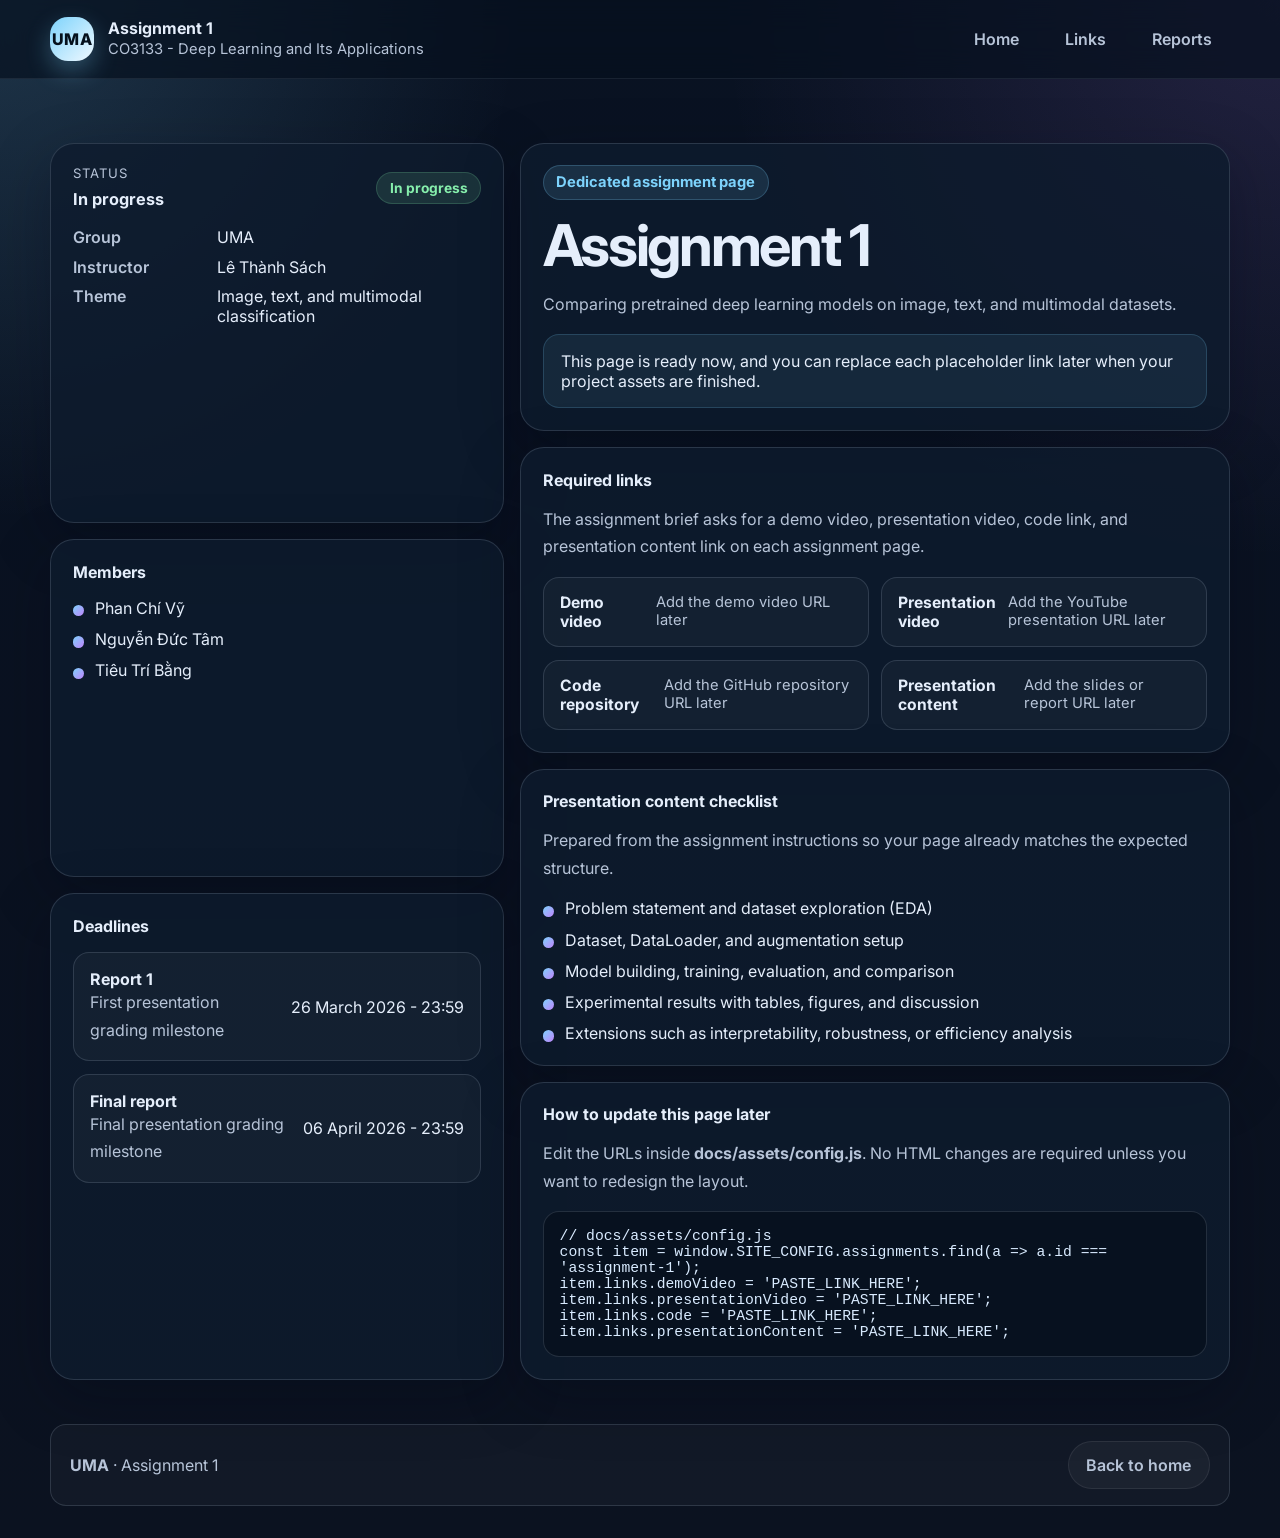
==== docs/assignments/assignment-1.html @ 0439df28 "Initial GitHub Pages site" ====
<!DOCTYPE html>
<html lang="en">
<head>
  <meta charset="UTF-8" />
  <meta name="viewport" content="width=device-width, initial-scale=1.0" />
  <title>Assignment 1 - UMA</title>
  <meta name="description" content="Assignment 1 page for UMA - Deep Learning and Its Applications." />
  <link rel="preconnect" href="https://fonts.googleapis.com">
  <link rel="preconnect" href="https://fonts.gstatic.com" crossorigin>
  <link href="https://fonts.googleapis.com/css2?family=Inter:wght@400;500;600;700;800&display=swap" rel="stylesheet">
  <link rel="stylesheet" href="../assets/style.css" />
</head>
<body onload="renderAssignmentPage('assignment-1')">
  <header class="topbar">
    <div class="container topbar-inner">
      <a class="brand" href="../index.html">
        <div class="brand-badge">UMA</div>
        <div class="brand-meta">
          <h1 data-assignment-title>Assignment 1</h1>
          <p data-course-title>CO3133 - Deep Learning and Its Applications</p>
        </div>
      </a>
      <nav class="nav-links">
        <a class="nav-link" href="../index.html">Home</a>
        <a class="nav-link" href="#links">Links</a>
        <a class="nav-link" href="#reports">Reports</a>
      </nav>
    </div>
  </header>

  <main>
    <section class="page-hero">
      <div class="container page-layout">
        <aside class="stack">
          <article class="card">
            <div class="assignment-top">
              <div>
                <div class="info-label">Status</div>
                <div class="info-value" data-status>In progress</div>
              </div>
              <span class="status-pill" id="status-pill">In progress</span>
            </div>
            <div class="kv" style="margin-top: 1rem;">
              <div class="kv-row"><div class="kv-label">Group</div><div data-group-name>UMA</div></div>
              <div class="kv-row"><div class="kv-label">Instructor</div><div data-instructor>Lê Thành Sách</div></div>
              <div class="kv-row"><div class="kv-label">Theme</div><div data-assignment-theme>Image, text, and multimodal classification</div></div>
            </div>
          </article>

          <article class="card">
            <h4 style="margin: 0;">Members</h4>
            <ul class="member-list" id="assignment-members"></ul>
          </article>

          <article class="card">
            <h4 style="margin: 0;">Deadlines</h4>
            <div class="table-like" id="assignment-dates" style="margin-top: 1rem;"></div>
          </article>
        </aside>

        <div class="stack">
          <article class="card">
            <div class="overline">Dedicated assignment page</div>
            <h1 data-assignment-title>Assignment 1</h1>
            <p data-assignment-summary class="content-text">
              Comparing pretrained deep learning models on image, text, and multimodal datasets.
            </p>
            <div class="inline-note">
              This page is ready now, and you can replace each placeholder link later when your project assets are finished.
            </div>
          </article>

          <article class="card" id="links">
            <h4 style="margin: 0;">Required links</h4>
            <p class="content-text">The assignment brief asks for a demo video, presentation video, code link, and presentation content link on each assignment page.</p>
            <div class="link-grid" id="assignment-links"></div>
          </article>

          <article class="card" id="reports">
            <h4 style="margin: 0;">Presentation content checklist</h4>
            <p class="content-text">Prepared from the assignment instructions so your page already matches the expected structure.</p>
            <ul class="deliverable-list" id="assignment-deliverables"></ul>
          </article>

          <article class="card">
            <h4 style="margin: 0;">How to update this page later</h4>
            <p class="content-text">Edit the URLs inside <strong>docs/assets/config.js</strong>. No HTML changes are required unless you want to redesign the layout.</p>
            <div class="code-block" id="assignment-edit-code"></div>
          </article>
        </div>
      </div>
    </section>
  </main>

  <footer class="footer">
    <div class="container footer-panel">
      <div>
        <strong data-group-name>UMA</strong> · <span data-assignment-title>Assignment 1</span>
      </div>
      <a class="button-ghost" href="../index.html">Back to home</a>
    </div>
  </footer>

  <script src="../assets/config.js"></script>
  <script src="../assets/main.js"></script>
</body>
</html>
---- docs/assets/style.css ----
:root {
  --bg: #07111f;
  --panel: rgba(14, 27, 46, 0.82);
  --panel-strong: rgba(9, 20, 36, 0.95);
  --line: rgba(148, 163, 184, 0.22);
  --text: #e5eefb;
  --muted: #b7c4d8;
  --accent: #7dd3fc;
  --accent-2: #c084fc;
  --success: #86efac;
  --warning: #fde68a;
  --shadow: 0 18px 60px rgba(2, 6, 23, 0.28);
  --radius: 24px;
  --radius-sm: 16px;
  --max-width: 1180px;
}

* { box-sizing: border-box; }
html { scroll-behavior: smooth; }
body {
  margin: 0;
  font-family: Inter, ui-sans-serif, system-ui, -apple-system, BlinkMacSystemFont, "Segoe UI", sans-serif;
  color: var(--text);
  background:
    radial-gradient(circle at top left, rgba(125, 211, 252, 0.18), transparent 26%),
    radial-gradient(circle at top right, rgba(192, 132, 252, 0.14), transparent 28%),
    linear-gradient(180deg, #091222 0%, #0b1220 100%);
  min-height: 100vh;
}

a { color: inherit; text-decoration: none; }
img { max-width: 100%; display: block; }

.container {
  width: min(calc(100% - 2rem), var(--max-width));
  margin: 0 auto;
}

.topbar {
  position: sticky;
  top: 0;
  z-index: 20;
  backdrop-filter: blur(16px);
  background: rgba(7, 17, 31, 0.7);
  border-bottom: 1px solid rgba(148, 163, 184, 0.12);
}

.topbar-inner {
  display: flex;
  align-items: center;
  justify-content: space-between;
  gap: 1rem;
  padding: 1rem 0;
}

.brand {
  display: flex;
  gap: 0.85rem;
  align-items: center;
}

.brand-badge {
  width: 2.75rem;
  height: 2.75rem;
  border-radius: 18px;
  display: grid;
  place-items: center;
  font-weight: 800;
  letter-spacing: 0.04em;
  color: #06111d;
  background: linear-gradient(135deg, var(--accent), #f0f9ff);
  box-shadow: 0 10px 25px rgba(125, 211, 252, 0.3);
}

.brand-meta h1,
.brand-meta p {
  margin: 0;
}

.brand-meta h1 {
  font-size: 1rem;
  line-height: 1.1;
}

.brand-meta p {
  margin-top: 0.18rem;
  color: var(--muted);
  font-size: 0.92rem;
}

.nav-links {
  display: flex;
  gap: 0.7rem;
  flex-wrap: wrap;
}

.nav-link,
.button,
.button-secondary,
.button-ghost {
  border-radius: 999px;
  padding: 0.8rem 1.1rem;
  font-weight: 600;
  transition: transform 0.2s ease, opacity 0.2s ease, background 0.2s ease;
}

.nav-link {
  color: var(--muted);
}

.nav-link:hover,
.button:hover,
.button-secondary:hover,
.button-ghost:hover {
  transform: translateY(-1px);
}

.button {
  display: inline-flex;
  align-items: center;
  justify-content: center;
  gap: 0.55rem;
  background: linear-gradient(135deg, var(--accent), #dbeafe);
  color: #06111d;
  box-shadow: 0 12px 28px rgba(125, 211, 252, 0.24);
}

.button-secondary {
  display: inline-flex;
  align-items: center;
  justify-content: center;
  gap: 0.55rem;
  background: rgba(125, 211, 252, 0.12);
  border: 1px solid rgba(125, 211, 252, 0.22);
  color: var(--text);
}

.button-ghost {
  display: inline-flex;
  align-items: center;
  justify-content: center;
  gap: 0.55rem;
  background: rgba(255, 255, 255, 0.04);
  border: 1px solid rgba(255, 255, 255, 0.08);
  color: var(--muted);
}

.hero {
  padding: 4.5rem 0 2.5rem;
}

.hero-grid {
  display: grid;
  grid-template-columns: 1.3fr 0.9fr;
  gap: 1.5rem;
}

.panel {
  background: var(--panel);
  border: 1px solid var(--line);
  border-radius: var(--radius);
  box-shadow: var(--shadow);
}

.hero-copy {
  padding: 2rem;
}

.overline {
  display: inline-flex;
  align-items: center;
  gap: 0.55rem;
  padding: 0.45rem 0.8rem;
  border-radius: 999px;
  background: rgba(125, 211, 252, 0.12);
  color: var(--accent);
  border: 1px solid rgba(125, 211, 252, 0.22);
  font-size: 0.92rem;
  font-weight: 700;
}

.hero-copy h2,
.page-hero h1 {
  margin: 1rem 0 0.75rem;
  font-size: clamp(2rem, 4.5vw, 3.7rem);
  line-height: 1.03;
  letter-spacing: -0.04em;
}

.hero-copy p,
.page-hero p,
.section-copy,
.muted,
.assignment-summary,
.content-text {
  color: var(--muted);
  line-height: 1.72;
}

.hero-actions {
  display: flex;
  flex-wrap: wrap;
  gap: 0.75rem;
  margin-top: 1.5rem;
}

.hero-side {
  padding: 1.5rem;
  display: grid;
  gap: 1rem;
}

.info-card {
  background: rgba(255, 255, 255, 0.03);
  border: 1px solid rgba(255, 255, 255, 0.05);
  border-radius: var(--radius-sm);
  padding: 1.15rem;
}

.info-label {
  font-size: 0.82rem;
  color: var(--muted);
  text-transform: uppercase;
  letter-spacing: 0.08em;
  margin-bottom: 0.4rem;
}

.info-value {
  font-size: 1.02rem;
  font-weight: 700;
  line-height: 1.45;
}

.member-list,
.deliverable-list,
.link-list,
.check-list {
  display: grid;
  gap: 0.7rem;
  margin: 1rem 0 0;
  padding: 0;
  list-style: none;
}

.member-item,
.deliverable-item,
.link-item,
.check-item {
  display: flex;
  align-items: flex-start;
  gap: 0.7rem;
  color: var(--text);
}

.member-dot,
.deliverable-dot,
.check-dot {
  flex: 0 0 auto;
  width: 0.7rem;
  height: 0.7rem;
  margin-top: 0.45rem;
  border-radius: 999px;
  background: linear-gradient(135deg, var(--accent), var(--accent-2));
}

.section {
  padding: 1rem 0 2.5rem;
}

.section-head {
  display: flex;
  align-items: end;
  justify-content: space-between;
  gap: 1rem;
  margin-bottom: 1rem;
}

.section-head h3,
.section-head h2 {
  margin: 0;
  font-size: clamp(1.4rem, 3vw, 2.2rem);
  letter-spacing: -0.03em;
}

.grid-3,
.grid-2 {
  display: grid;
  gap: 1rem;
}

.grid-3 { grid-template-columns: repeat(3, minmax(0, 1fr)); }
.grid-2 { grid-template-columns: repeat(2, minmax(0, 1fr)); }

.card {
  padding: 1.35rem;
  border-radius: var(--radius);
  background: var(--panel);
  border: 1px solid var(--line);
  box-shadow: var(--shadow);
}

.metric {
  font-size: clamp(1.8rem, 4vw, 2.4rem);
  font-weight: 800;
  line-height: 1;
  margin-bottom: 0.45rem;
}

.metric-subtitle {
  color: var(--muted);
  line-height: 1.6;
}

.assignment-card {
  display: flex;
  flex-direction: column;
  gap: 1rem;
}

.assignment-top {
  display: flex;
  justify-content: space-between;
  gap: 1rem;
  align-items: center;
}

.status-pill {
  display: inline-flex;
  align-items: center;
  gap: 0.45rem;
  padding: 0.45rem 0.78rem;
  border-radius: 999px;
  font-size: 0.86rem;
  font-weight: 700;
  border: 1px solid rgba(255, 255, 255, 0.08);
  background: rgba(255, 255, 255, 0.04);
  color: var(--muted);
}

.status-pill.in-progress {
  background: rgba(134, 239, 172, 0.12);
  color: var(--success);
  border-color: rgba(134, 239, 172, 0.18);
}

.status-pill.coming-soon {
  background: rgba(253, 230, 138, 0.1);
  color: var(--warning);
  border-color: rgba(253, 230, 138, 0.18);
}

.assignment-card h4,
.callout h4 {
  margin: 0;
  font-size: 1.25rem;
}

.assignment-meta {
  display: flex;
  gap: 0.6rem;
  flex-wrap: wrap;
}

.meta-badge {
  display: inline-flex;
  padding: 0.38rem 0.72rem;
  border-radius: 999px;
  background: rgba(125, 211, 252, 0.1);
  color: var(--accent);
  border: 1px solid rgba(125, 211, 252, 0.14);
  font-size: 0.86rem;
  font-weight: 600;
}

.assignment-actions,
.link-grid {
  display: grid;
  grid-template-columns: repeat(2, minmax(0, 1fr));
  gap: 0.8rem;
}

.inline-note,
.callout {
  padding: 1rem 1.1rem;
  border-radius: var(--radius-sm);
  border: 1px solid rgba(125, 211, 252, 0.18);
  background: rgba(125, 211, 252, 0.08);
}

.callout.warning {
  background: rgba(253, 230, 138, 0.1);
  border-color: rgba(253, 230, 138, 0.18);
}

.timeline {
  display: grid;
  gap: 0.8rem;
}

.timeline-item {
  display: flex;
  gap: 1rem;
  padding: 1rem;
  border-radius: var(--radius-sm);
  border: 1px solid var(--line);
  background: rgba(255, 255, 255, 0.03);
}

.timeline-date {
  min-width: 10rem;
  font-weight: 700;
}

.footer {
  padding: 1rem 0 2rem;
  color: var(--muted);
}

.footer-panel {
  display: flex;
  align-items: center;
  justify-content: space-between;
  gap: 1rem;
  padding: 1rem 1.2rem;
  border-radius: var(--radius-sm);
  border: 1px solid var(--line);
  background: rgba(255, 255, 255, 0.03);
}

.page-hero {
  padding: 4rem 0 1.75rem;
}

.page-layout {
  display: grid;
  grid-template-columns: 0.78fr 1.22fr;
  gap: 1rem;
}

.stack {
  display: grid;
  gap: 1rem;
}

.kv {
  display: grid;
  gap: 0.6rem;
}

.kv-row {
  display: grid;
  grid-template-columns: 8rem 1fr;
  gap: 1rem;
  align-items: start;
}

.kv-label {
  color: var(--muted);
  font-weight: 600;
}

.placeholder-link {
  width: 100%;
  display: flex;
  justify-content: space-between;
  gap: 0.75rem;
  padding: 0.95rem 1rem;
  border-radius: var(--radius-sm);
  border: 1px solid var(--line);
  background: rgba(255, 255, 255, 0.03);
}

.placeholder-link strong { font-size: 0.98rem; }
.placeholder-link span { color: var(--muted); font-size: 0.92rem; }

.placeholder-link.active {
  background: rgba(125, 211, 252, 0.1);
  border-color: rgba(125, 211, 252, 0.22);
}

.placeholder-link.active span { color: var(--accent); }

.table-like {
  display: grid;
  gap: 0.8rem;
}

.table-row {
  display: grid;
  grid-template-columns: 1fr auto;
  gap: 1rem;
  align-items: center;
  padding: 1rem;
  border-radius: var(--radius-sm);
  border: 1px solid var(--line);
  background: rgba(255, 255, 255, 0.03);
}

.code-block {
  font-family: ui-monospace, SFMono-Regular, Menlo, Monaco, Consolas, "Liberation Mono", monospace;
  font-size: 0.92rem;
  white-space: pre-wrap;
  word-break: break-word;
  color: #d9ebff;
  background: rgba(7, 17, 31, 0.9);
  border: 1px solid rgba(148, 163, 184, 0.2);
  border-radius: var(--radius-sm);
  padding: 1rem;
}

.small-note {
  font-size: 0.9rem;
  color: var(--muted);
}

@media (max-width: 980px) {
  .hero-grid,
  .page-layout,
  .grid-3,
  .grid-2,
  .assignment-actions,
  .link-grid {
    grid-template-columns: 1fr;
  }

  .topbar-inner,
  .footer-panel,
  .section-head,
  .assignment-top {
    align-items: flex-start;
    flex-direction: column;
  }

  .timeline-item,
  .table-row {
    grid-template-columns: 1fr;
  }

  .timeline-date,
  .kv-row {
    min-width: 0;
    grid-template-columns: 1fr;
    gap: 0.35rem;
  }
}

@media (max-width: 640px) {
  .hero,
  .page-hero { padding-top: 3.2rem; }
  .hero-copy,
  .hero-side,
  .card { padding: 1.15rem; }
  .brand-badge { width: 2.5rem; height: 2.5rem; }
}
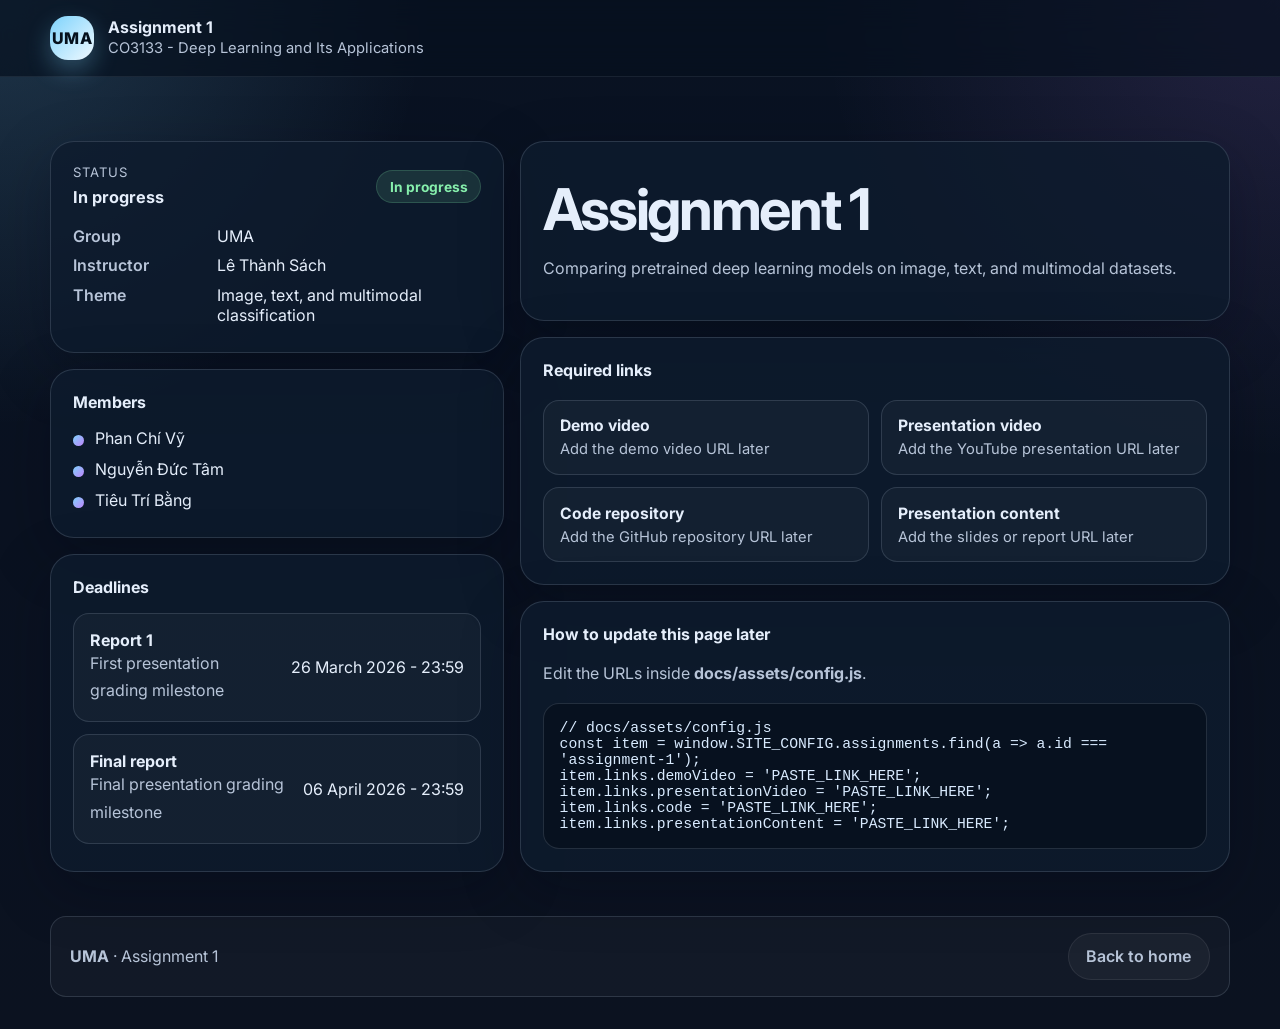
==== commit a5a14c56: "Refine page content and structure" ====
--- a/docs/assignments/assignment-1.html
+++ b/docs/assignments/assignment-1.html
@@ -20,11 +20,6 @@
           <p data-course-title>CO3133 - Deep Learning and Its Applications</p>
         </div>
       </a>
-      <nav class="nav-links">
-        <a class="nav-link" href="../index.html">Home</a>
-        <a class="nav-link" href="#links">Links</a>
-        <a class="nav-link" href="#reports">Reports</a>
-      </nav>
     </div>
   </header>
 
@@ -60,31 +55,20 @@
 
         <div class="stack">
           <article class="card">
-            <div class="overline">Dedicated assignment page</div>
             <h1 data-assignment-title>Assignment 1</h1>
             <p data-assignment-summary class="content-text">
               Comparing pretrained deep learning models on image, text, and multimodal datasets.
             </p>
-            <div class="inline-note">
-              This page is ready now, and you can replace each placeholder link later when your project assets are finished.
-            </div>
           </article>
 
           <article class="card" id="links">
-            <h4 style="margin: 0;">Required links</h4>
-            <p class="content-text">The assignment brief asks for a demo video, presentation video, code link, and presentation content link on each assignment page.</p>
+            <h4 style="margin: 0; margin-bottom: 20px;">Required links</h4>
             <div class="link-grid" id="assignment-links"></div>
-          </article>
-
-          <article class="card" id="reports">
-            <h4 style="margin: 0;">Presentation content checklist</h4>
-            <p class="content-text">Prepared from the assignment instructions so your page already matches the expected structure.</p>
-            <ul class="deliverable-list" id="assignment-deliverables"></ul>
           </article>
 
           <article class="card">
             <h4 style="margin: 0;">How to update this page later</h4>
-            <p class="content-text">Edit the URLs inside <strong>docs/assets/config.js</strong>. No HTML changes are required unless you want to redesign the layout.</p>
+            <p class="content-text">Edit the URLs inside <strong>docs/assets/config.js</strong>.</p>
             <div class="code-block" id="assignment-edit-code"></div>
           </article>
         </div>
--- a/docs/assets/style.css
+++ b/docs/assets/style.css
@@ -462,8 +462,8 @@
 .placeholder-link {
   width: 100%;
   display: flex;
-  justify-content: space-between;
-  gap: 0.75rem;
+  flex-direction: column;
+  gap: 0.35rem;
   padding: 0.95rem 1rem;
   border-radius: var(--radius-sm);
   border: 1px solid var(--line);
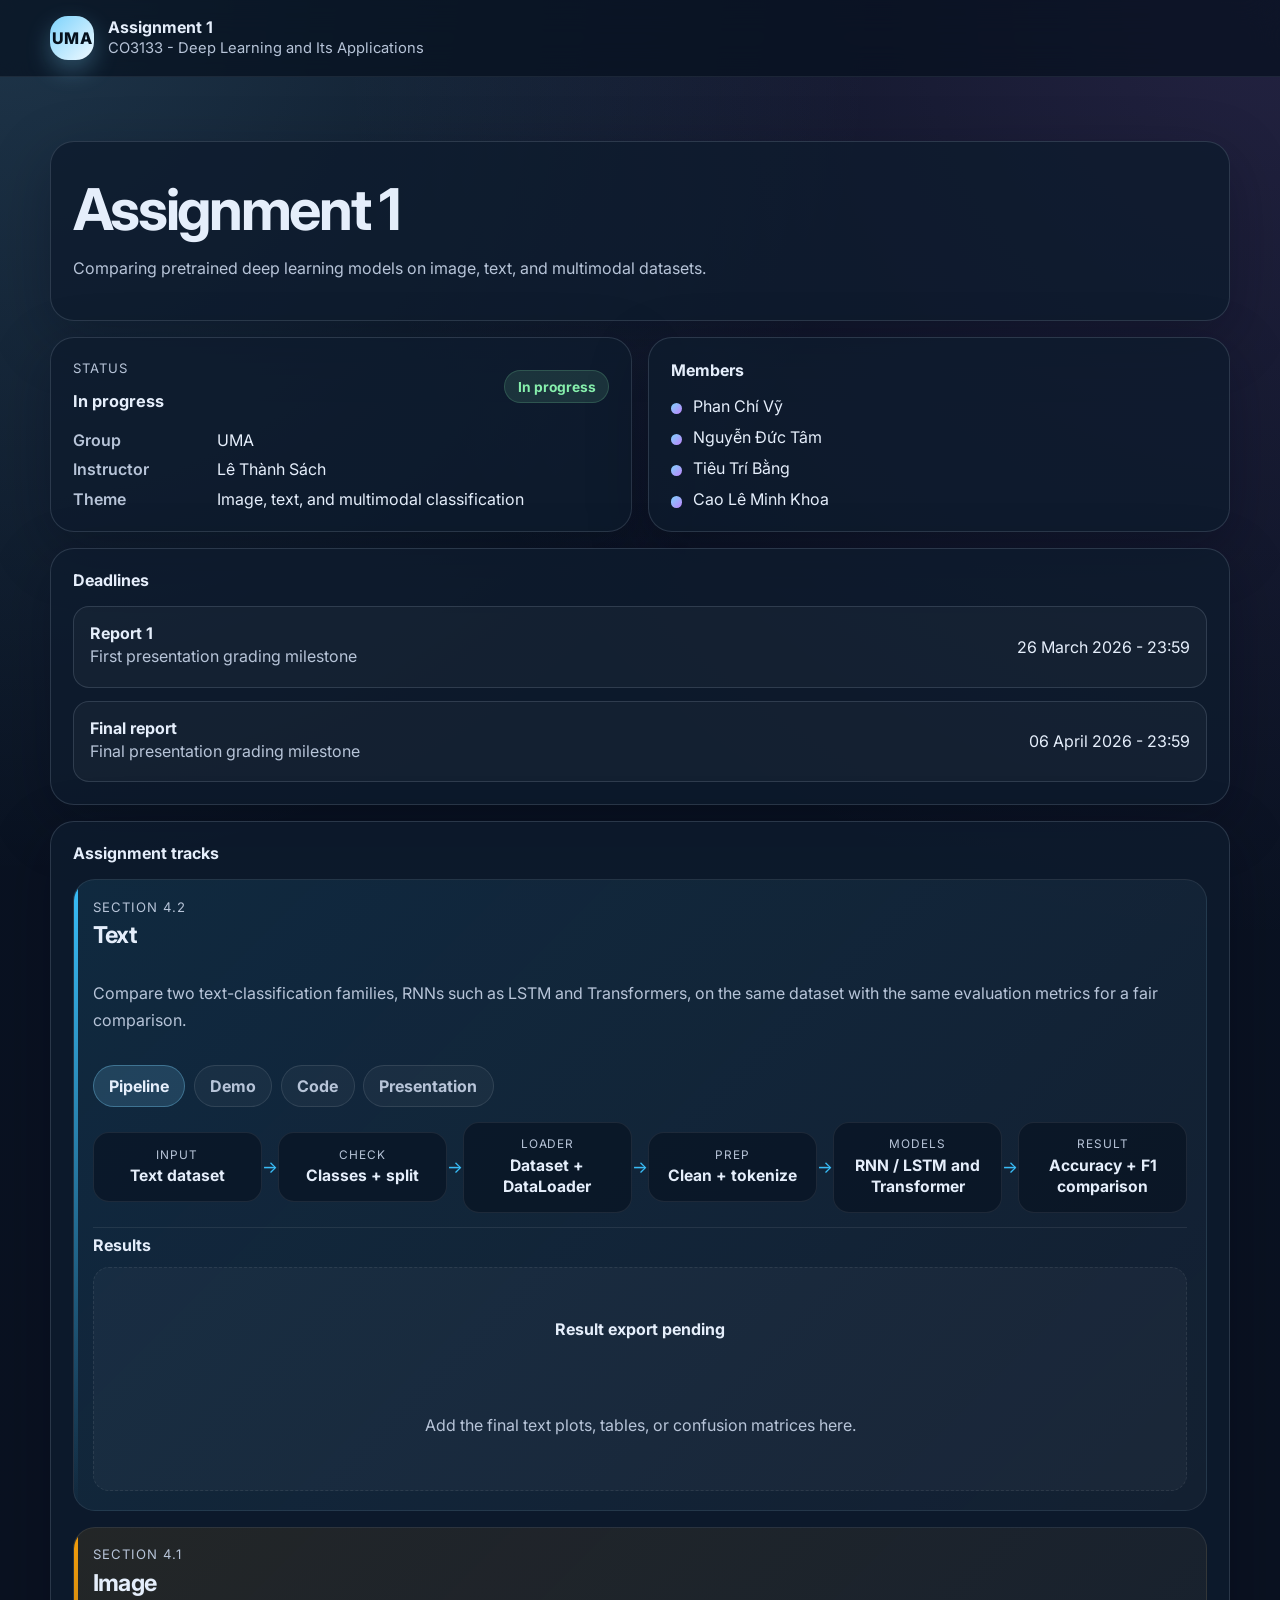
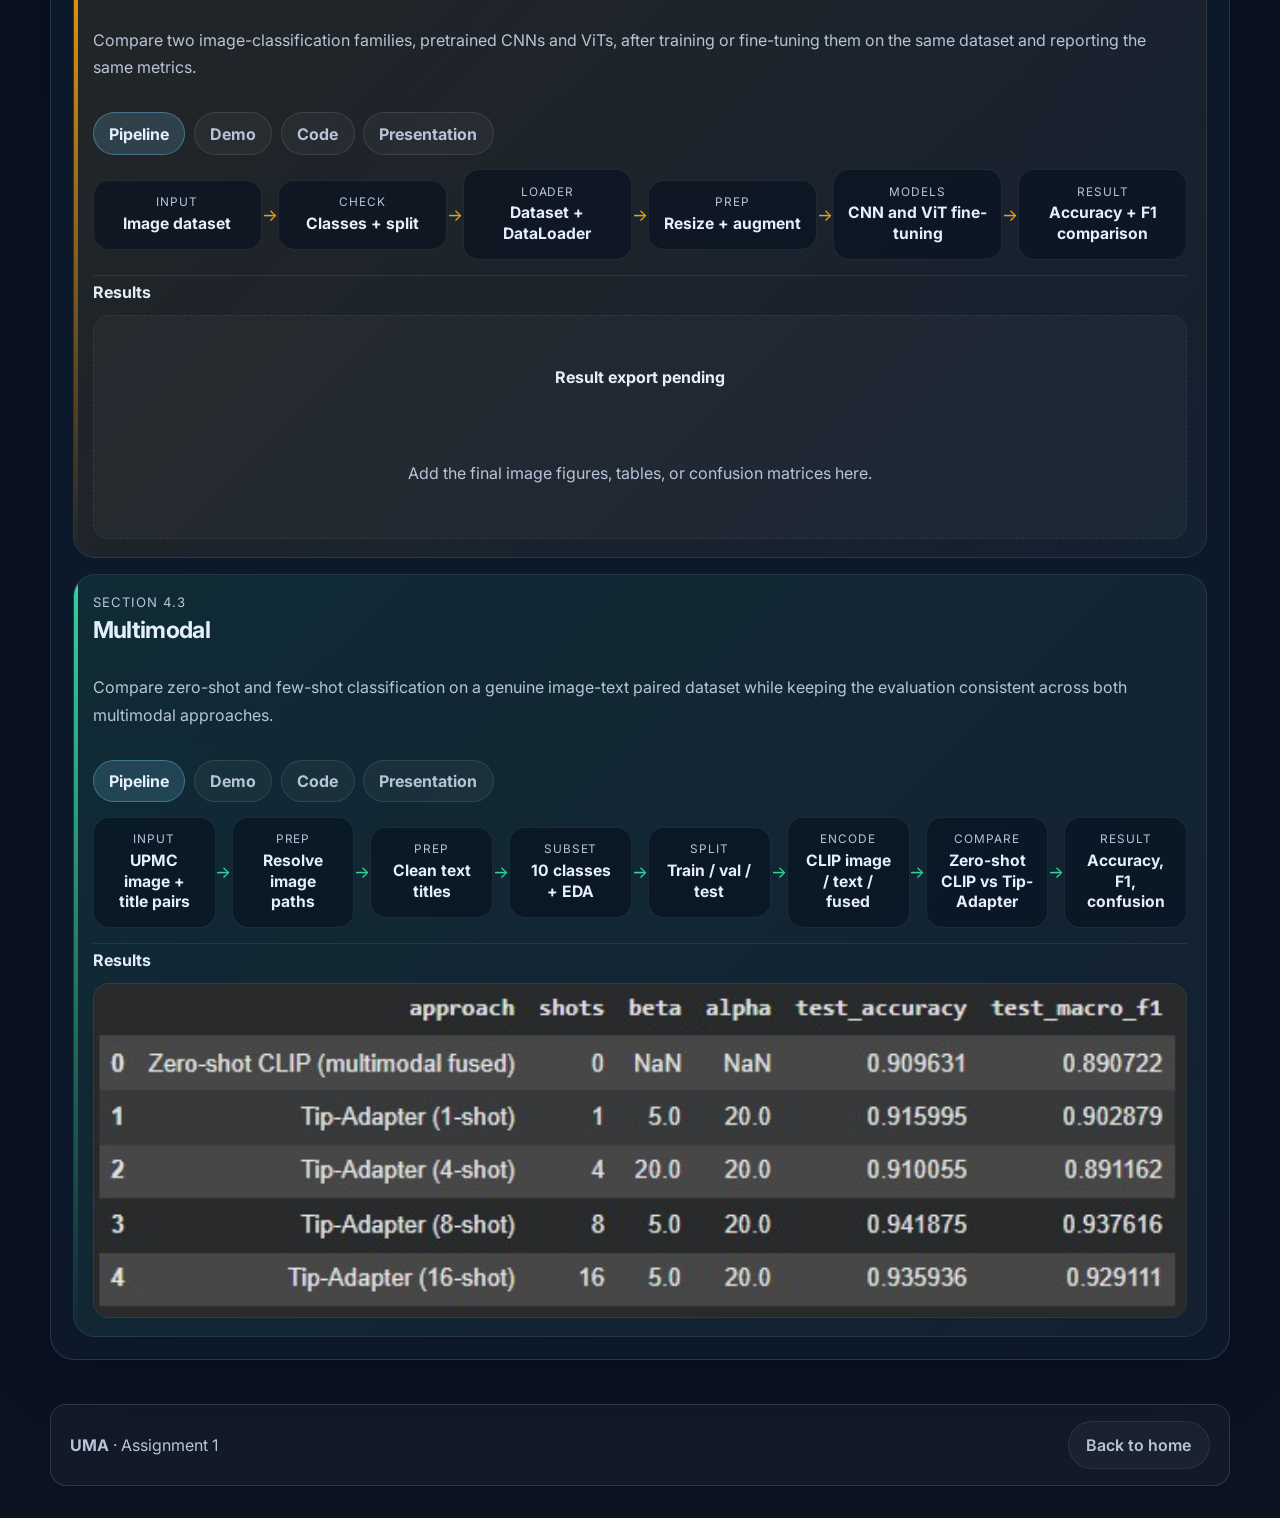
==== commit 3910f055: "Update assignment page" ====
--- a/docs/assignments/assignment-1.html
+++ b/docs/assignments/assignment-1.html
@@ -25,8 +25,15 @@
 
   <main>
     <section class="page-hero">
-      <div class="container page-layout">
-        <aside class="stack">
+      <div class="container assignment-page-layout">
+        <article class="card">
+          <h1 data-assignment-title>Assignment 1</h1>
+          <p data-assignment-summary class="content-text">
+            Comparing pretrained deep learning models on image, text, and multimodal datasets.
+          </p>
+        </article>
+
+        <section class="assignment-overview-grid">
           <article class="card">
             <div class="assignment-top">
               <div>
@@ -37,7 +44,7 @@
             </div>
             <div class="kv" style="margin-top: 1rem;">
               <div class="kv-row"><div class="kv-label">Group</div><div data-group-name>UMA</div></div>
-              <div class="kv-row"><div class="kv-label">Instructor</div><div data-instructor>Lê Thành Sách</div></div>
+              <div class="kv-row"><div class="kv-label">Instructor</div><div data-instructor>LÃª ThÃ nh SÃ¡ch</div></div>
               <div class="kv-row"><div class="kv-label">Theme</div><div data-assignment-theme>Image, text, and multimodal classification</div></div>
             </div>
           </article>
@@ -47,31 +54,233 @@
             <ul class="member-list" id="assignment-members"></ul>
           </article>
 
-          <article class="card">
+          <article class="card assignment-overview-span">
             <h4 style="margin: 0;">Deadlines</h4>
             <div class="table-like" id="assignment-dates" style="margin-top: 1rem;"></div>
           </article>
-        </aside>
-
-        <div class="stack">
-          <article class="card">
-            <h1 data-assignment-title>Assignment 1</h1>
-            <p data-assignment-summary class="content-text">
-              Comparing pretrained deep learning models on image, text, and multimodal datasets.
-            </p>
-          </article>
-
-          <article class="card" id="links">
-            <h4 style="margin: 0; margin-bottom: 20px;">Required links</h4>
-            <div class="link-grid" id="assignment-links"></div>
-          </article>
-
-          <article class="card">
-            <h4 style="margin: 0;">How to update this page later</h4>
-            <p class="content-text">Edit the URLs inside <strong>docs/assets/config.js</strong>.</p>
-            <div class="code-block" id="assignment-edit-code"></div>
-          </article>
-        </div>
+        </section>
+
+        <article class="card assignment-track-shell" id="assignment-tracks">
+          <div class="assignment-track-heading">
+            <h4 style="margin: 0;">Assignment tracks</h4>
+          </div>
+
+          <div class="assignment-track-list">
+            <section class="track-card track-card--text" data-track-card>
+              <div class="track-card-top">
+                <div>
+                  <div class="info-label">Section 4.2</div>
+                  <h3>Text</h3>
+                </div>
+              </div>
+              <p class="content-text">
+                Compare two text-classification families, RNNs such as LSTM and Transformers, on the same
+                dataset with the same evaluation metrics for a fair comparison.
+              </p>
+
+              <div class="track-tabs" role="tablist" aria-label="Text assignment views">
+                <button class="track-tab is-active" type="button" data-tab-trigger="pipeline">Pipeline</button>
+                <button class="track-tab" type="button" data-tab-trigger="demo">Demo</button>
+                <button class="track-tab" type="button" data-tab-trigger="code">Code</button>
+                <button class="track-tab" type="button" data-tab-trigger="presentation">Presentation</button>
+              </div>
+
+              <div class="track-view is-active" data-tab-panel="pipeline">
+                <div class="pipeline-flow" style="--pipeline-columns: 6;">
+                  <div class="pipeline-step">
+                    <span>Input</span>
+                    <strong>Text dataset</strong>
+                  </div>
+                  <div class="pipeline-step">
+                    <span>Check</span>
+                    <strong>Classes + split</strong>
+                  </div>
+                  <div class="pipeline-step">
+                    <span>Loader</span>
+                    <strong>Dataset + DataLoader</strong>
+                  </div>
+                  <div class="pipeline-step">
+                    <span>Prep</span>
+                    <strong>Clean + tokenize</strong>
+                  </div>
+                  <div class="pipeline-step">
+                    <span>Models</span>
+                    <strong>RNN / LSTM and Transformer</strong>
+                  </div>
+                  <div class="pipeline-step">
+                    <span>Result</span>
+                    <strong>Accuracy + F1 comparison</strong>
+                  </div>
+                </div>
+              </div>
+
+              <div class="track-view" data-tab-panel="demo">
+                <div class="link-grid track-link-grid" id="text-demo-links"></div>
+              </div>
+
+              <div class="track-view" data-tab-panel="code">
+                <div class="link-grid track-link-grid" id="text-code-links"></div>
+              </div>
+
+              <div class="track-view" data-tab-panel="presentation">
+                <div class="link-grid track-link-grid" id="text-presentation-links"></div>
+              </div>
+
+              <div class="track-result-block">
+                <h4>Results</h4>
+                <div class="result-placeholder">
+                  <strong>Result export pending</strong>
+                  <span>Add the final text plots, tables, or confusion matrices here.</span>
+                </div>
+              </div>
+            </section>
+
+            <section class="track-card track-card--image" data-track-card>
+              <div class="track-card-top">
+                <div>
+                  <div class="info-label">Section 4.1</div>
+                  <h3>Image</h3>
+                </div>
+              </div>
+              <p class="content-text">
+                Compare two image-classification families, pretrained CNNs and ViTs, after training or
+                fine-tuning them on the same dataset and reporting the same metrics.
+              </p>
+
+              <div class="track-tabs" role="tablist" aria-label="Image assignment views">
+                <button class="track-tab is-active" type="button" data-tab-trigger="pipeline">Pipeline</button>
+                <button class="track-tab" type="button" data-tab-trigger="demo">Demo</button>
+                <button class="track-tab" type="button" data-tab-trigger="code">Code</button>
+                <button class="track-tab" type="button" data-tab-trigger="presentation">Presentation</button>
+              </div>
+
+              <div class="track-view is-active" data-tab-panel="pipeline">
+                <div class="pipeline-flow" style="--pipeline-columns: 6;">
+                  <div class="pipeline-step">
+                    <span>Input</span>
+                    <strong>Image dataset</strong>
+                  </div>
+                  <div class="pipeline-step">
+                    <span>Check</span>
+                    <strong>Classes + split</strong>
+                  </div>
+                  <div class="pipeline-step">
+                    <span>Loader</span>
+                    <strong>Dataset + DataLoader</strong>
+                  </div>
+                  <div class="pipeline-step">
+                    <span>Prep</span>
+                    <strong>Resize + augment</strong>
+                  </div>
+                  <div class="pipeline-step">
+                    <span>Models</span>
+                    <strong>CNN and ViT fine-tuning</strong>
+                  </div>
+                  <div class="pipeline-step">
+                    <span>Result</span>
+                    <strong>Accuracy + F1 comparison</strong>
+                  </div>
+                </div>
+              </div>
+
+              <div class="track-view" data-tab-panel="demo">
+                <div class="link-grid track-link-grid" id="image-demo-links"></div>
+              </div>
+
+              <div class="track-view" data-tab-panel="code">
+                <div class="link-grid track-link-grid" id="image-code-links"></div>
+              </div>
+
+              <div class="track-view" data-tab-panel="presentation">
+                <div class="link-grid track-link-grid" id="image-presentation-links"></div>
+              </div>
+
+              <div class="track-result-block">
+                <h4>Results</h4>
+                <div class="result-placeholder">
+                  <strong>Result export pending</strong>
+                  <span>Add the final image figures, tables, or confusion matrices here.</span>
+                </div>
+              </div>
+            </section>
+
+            <section class="track-card track-card--multimodal" data-track-card>
+              <div class="track-card-top">
+                <div>
+                  <div class="info-label">Section 4.3</div>
+                  <h3>Multimodal</h3>
+                </div>
+              </div>
+              <p class="content-text">
+                Compare zero-shot and few-shot classification on a genuine image-text paired dataset while
+                keeping the evaluation consistent across both multimodal approaches.
+              </p>
+
+              <div class="track-tabs" role="tablist" aria-label="Multimodal assignment views">
+                <button class="track-tab is-active" type="button" data-tab-trigger="pipeline">Pipeline</button>
+                <button class="track-tab" type="button" data-tab-trigger="demo">Demo</button>
+                <button class="track-tab" type="button" data-tab-trigger="code">Code</button>
+                <button class="track-tab" type="button" data-tab-trigger="presentation">Presentation</button>
+              </div>
+
+              <div class="track-view is-active" data-tab-panel="pipeline">
+                <div class="pipeline-flow" style="--pipeline-columns: 8;">
+                  <div class="pipeline-step">
+                    <span>Input</span>
+                    <strong>UPMC image + title pairs</strong>
+                  </div>
+                  <div class="pipeline-step">
+                    <span>Prep</span>
+                    <strong>Resolve image paths</strong>
+                  </div>
+                  <div class="pipeline-step">
+                    <span>Prep</span>
+                    <strong>Clean text titles</strong>
+                  </div>
+                  <div class="pipeline-step">
+                    <span>Subset</span>
+                    <strong>10 classes + EDA</strong>
+                  </div>
+                  <div class="pipeline-step">
+                    <span>Split</span>
+                    <strong>Train / val / test</strong>
+                  </div>
+                  <div class="pipeline-step">
+                    <span>Encode</span>
+                    <strong>CLIP image / text / fused</strong>
+                  </div>
+                  <div class="pipeline-step">
+                    <span>Compare</span>
+                    <strong>Zero-shot CLIP vs Tip-Adapter</strong>
+                  </div>
+                  <div class="pipeline-step">
+                    <span>Result</span>
+                    <strong>Accuracy, F1, confusion</strong>
+                  </div>
+                </div>
+              </div>
+
+              <div class="track-view" data-tab-panel="demo">
+                <div class="link-grid track-link-grid" id="multimodal-demo-links"></div>
+              </div>
+
+              <div class="track-view" data-tab-panel="code">
+                <div class="link-grid track-link-grid" id="multimodal-code-links"></div>
+              </div>
+
+              <div class="track-view" data-tab-panel="presentation">
+                <div class="link-grid track-link-grid" id="multimodal-presentation-links"></div>
+              </div>
+
+              <div class="track-result-block">
+                <h4>Results</h4>
+                <figure class="result-figure">
+                  <img src="../images/ass1_multimodal.jpg" alt="Multimodal assignment results exported from the notebook" />
+                </figure>
+              </div>
+            </section>
+          </div>
+        </article>
       </div>
     </section>
   </main>
--- a/docs/assets/style.css
+++ b/docs/assets/style.css
@@ -324,6 +324,12 @@
   align-items: center;
 }
 
+.assignment-top > div {
+  display: flex;
+  flex-direction: column;
+  gap: 0.5rem;
+}
+
 .status-pill {
   display: inline-flex;
   align-items: center;
@@ -372,10 +378,16 @@
   font-weight: 600;
 }
 
-.assignment-actions,
+.assignment-actions {
+  display: grid;
+  grid-template-columns: 1fr;
+  gap: 0.8rem;
+  margin-top: auto;
+}
+
 .link-grid {
   display: grid;
-  grid-template-columns: repeat(2, minmax(0, 1fr));
+  grid-template-columns: repeat(auto-fit, minmax(min(100%, 17rem), 1fr));
   gap: 0.8rem;
 }
 
@@ -435,6 +447,22 @@
   display: grid;
   grid-template-columns: 0.78fr 1.22fr;
   gap: 1rem;
+  align-items: start;
+}
+
+.assignment-page-layout {
+  display: grid;
+  gap: 1rem;
+}
+
+.assignment-overview-grid {
+  display: grid;
+  grid-template-columns: repeat(2, minmax(0, 1fr));
+  gap: 1rem;
+}
+
+.assignment-overview-span {
+  grid-column: 1 / -1;
 }
 
 .stack {
@@ -513,13 +541,250 @@
   color: var(--muted);
 }
 
+.assignment-track-shell {
+  display: grid;
+  gap: 1rem;
+}
+
+.assignment-track-heading {
+  display: flex;
+  align-items: center;
+}
+
+.assignment-track-intro {
+  margin: 0.55rem 0 0;
+  max-width: 58rem;
+}
+
+.assignment-track-list {
+  display: grid;
+  gap: 1rem;
+}
+
+.track-card {
+  --track-accent: var(--accent);
+  position: relative;
+  overflow: hidden;
+  display: grid;
+  gap: 0.9rem;
+  padding: 1.15rem 1.2rem;
+  border-radius: calc(var(--radius) - 2px);
+  border: 1px solid rgba(255, 255, 255, 0.08);
+  background: linear-gradient(135deg, rgba(125, 211, 252, 0.08), rgba(255, 255, 255, 0.03));
+}
+
+.track-card::before {
+  content: "";
+  position: absolute;
+  inset: 0 auto 0 0;
+  width: 0.3rem;
+  background: linear-gradient(180deg, var(--track-accent), transparent);
+}
+
+.track-card > * {
+  position: relative;
+  z-index: 1;
+}
+
+.track-card--text {
+  --track-accent: #38bdf8;
+  background: linear-gradient(135deg, rgba(56, 189, 248, 0.1), rgba(255, 255, 255, 0.03));
+}
+
+.track-card--image {
+  --track-accent: #f59e0b;
+  background: linear-gradient(135deg, rgba(245, 158, 11, 0.1), rgba(255, 255, 255, 0.03));
+}
+
+.track-card--multimodal {
+  --track-accent: #34d399;
+  background: linear-gradient(135deg, rgba(52, 211, 153, 0.1), rgba(255, 255, 255, 0.03));
+}
+
+.track-card-top {
+  display: flex;
+  align-items: flex-start;
+  justify-content: flex-start;
+  gap: 1rem;
+}
+
+.track-card h3 {
+  margin: 0.15rem 0 0;
+  font-size: 1.45rem;
+  letter-spacing: -0.03em;
+}
+
+.track-tabs {
+  display: flex;
+  flex-wrap: wrap;
+  gap: 0.55rem;
+}
+
+.track-tab {
+  appearance: none;
+  border: 1px solid rgba(255, 255, 255, 0.1);
+  background: rgba(255, 255, 255, 0.04);
+  color: var(--muted);
+  border-radius: 999px;
+  padding: 0.64rem 0.95rem;
+  font: inherit;
+  font-weight: 700;
+  cursor: pointer;
+  transition: transform 0.2s ease, background 0.2s ease, border-color 0.2s ease, color 0.2s ease;
+}
+
+.track-tab:hover {
+  transform: translateY(-1px);
+}
+
+.track-tab.is-active {
+  color: var(--text);
+  background: rgba(125, 211, 252, 0.16);
+  border-color: rgba(125, 211, 252, 0.34);
+}
+
+.track-view {
+  display: none;
+}
+
+.track-view.is-active {
+  display: block;
+}
+
+.pipeline-flow {
+  display: grid;
+  grid-template-columns: repeat(var(--pipeline-columns, 4), minmax(0, 1fr));
+  gap: 1rem;
+  align-items: center;
+}
+
+.pipeline-step {
+  min-height: 0;
+  position: relative;
+  display: grid;
+  justify-items: center;
+  align-content: center;
+  gap: 0.3rem;
+  padding: 0.9rem 0.85rem;
+  border-radius: var(--radius-sm);
+  border: 1px solid rgba(255, 255, 255, 0.08);
+  background: rgba(7, 17, 31, 0.62);
+  text-align: center;
+}
+
+.pipeline-step:not(:last-child)::before {
+  content: "";
+  position: absolute;
+  top: 50%;
+  left: calc(100% + 0.2rem);
+  width: 0.7rem;
+  height: 1px;
+  background: rgba(125, 211, 252, 0.3);
+  transform: translateY(-50%);
+}
+
+.pipeline-step:not(:last-child)::after {
+  content: "\2192";
+  position: absolute;
+  top: 50%;
+  right: -1.05rem;
+  color: var(--track-accent);
+  font-size: 1.05rem;
+  line-height: 1;
+  transform: translateY(-50%);
+}
+
+.pipeline-step span {
+  font-size: 0.74rem;
+  text-transform: uppercase;
+  letter-spacing: 0.08em;
+  color: var(--muted);
+}
+
+.pipeline-step strong {
+  font-size: 0.98rem;
+  line-height: 1.32;
+}
+
+.pipeline-step p {
+  margin: 0;
+  display: none;
+}
+
+.track-link-grid {
+  margin-top: 0.1rem;
+}
+
+.track-result-block {
+  display: grid;
+  gap: 0.8rem;
+  padding-top: 0.4rem;
+  border-top: 1px solid rgba(255, 255, 255, 0.08);
+}
+
+.track-result-block > h4 {
+  margin: 0;
+}
+
+.track-result-top {
+  display: flex;
+  align-items: center;
+  justify-content: space-between;
+  gap: 1rem;
+}
+
+.track-result-top h4 {
+  margin: 0;
+}
+
+.result-placeholder,
+.result-figure {
+  margin: 0;
+  border-radius: var(--radius-sm);
+  border: 1px solid rgba(255, 255, 255, 0.08);
+  background: rgba(255, 255, 255, 0.03);
+  overflow: hidden;
+}
+
+.result-placeholder {
+  min-height: 14rem;
+  display: grid;
+  place-items: center;
+  padding: 1.2rem;
+  text-align: center;
+  gap: 0.55rem;
+  border-style: dashed;
+}
+
+.result-placeholder strong {
+  font-size: 1rem;
+}
+
+.result-placeholder span {
+  max-width: 32rem;
+  color: var(--muted);
+  line-height: 1.7;
+}
+
+.result-figure img {
+  width: 100%;
+  height: auto;
+  object-fit: cover;
+}
+
+.result-figure figcaption {
+  padding: 0.95rem 1rem 1.05rem;
+  color: var(--muted);
+  line-height: 1.6;
+}
+
 @media (max-width: 980px) {
   .hero-grid,
   .page-layout,
   .grid-3,
   .grid-2,
   .assignment-actions,
-  .link-grid {
+  .assignment-overview-grid {
     grid-template-columns: 1fr;
   }
 
@@ -541,6 +806,39 @@
     min-width: 0;
     grid-template-columns: 1fr;
     gap: 0.35rem;
+  }
+
+  .assignment-overview-span {
+    grid-column: auto;
+  }
+
+  .pipeline-flow {
+    grid-template-columns: 1fr;
+    gap: 0.9rem;
+  }
+
+  .track-card-top,
+  .track-result-top {
+    flex-direction: column;
+    align-items: flex-start;
+  }
+
+  .pipeline-step:not(:last-child)::before {
+    top: auto;
+    left: 50%;
+    bottom: -0.7rem;
+    width: 1px;
+    height: 0.7rem;
+    transform: translateX(-50%);
+  }
+
+  .pipeline-step:not(:last-child)::after {
+    content: "\2193";
+    top: auto;
+    right: auto;
+    left: 50%;
+    bottom: -1.15rem;
+    transform: translateX(-50%);
   }
 }
 
@@ -551,4 +849,9 @@
   .hero-side,
   .card { padding: 1.15rem; }
   .brand-badge { width: 2.5rem; height: 2.5rem; }
-}
+
+  .track-tab {
+    width: 100%;
+    justify-content: center;
+  }
+}
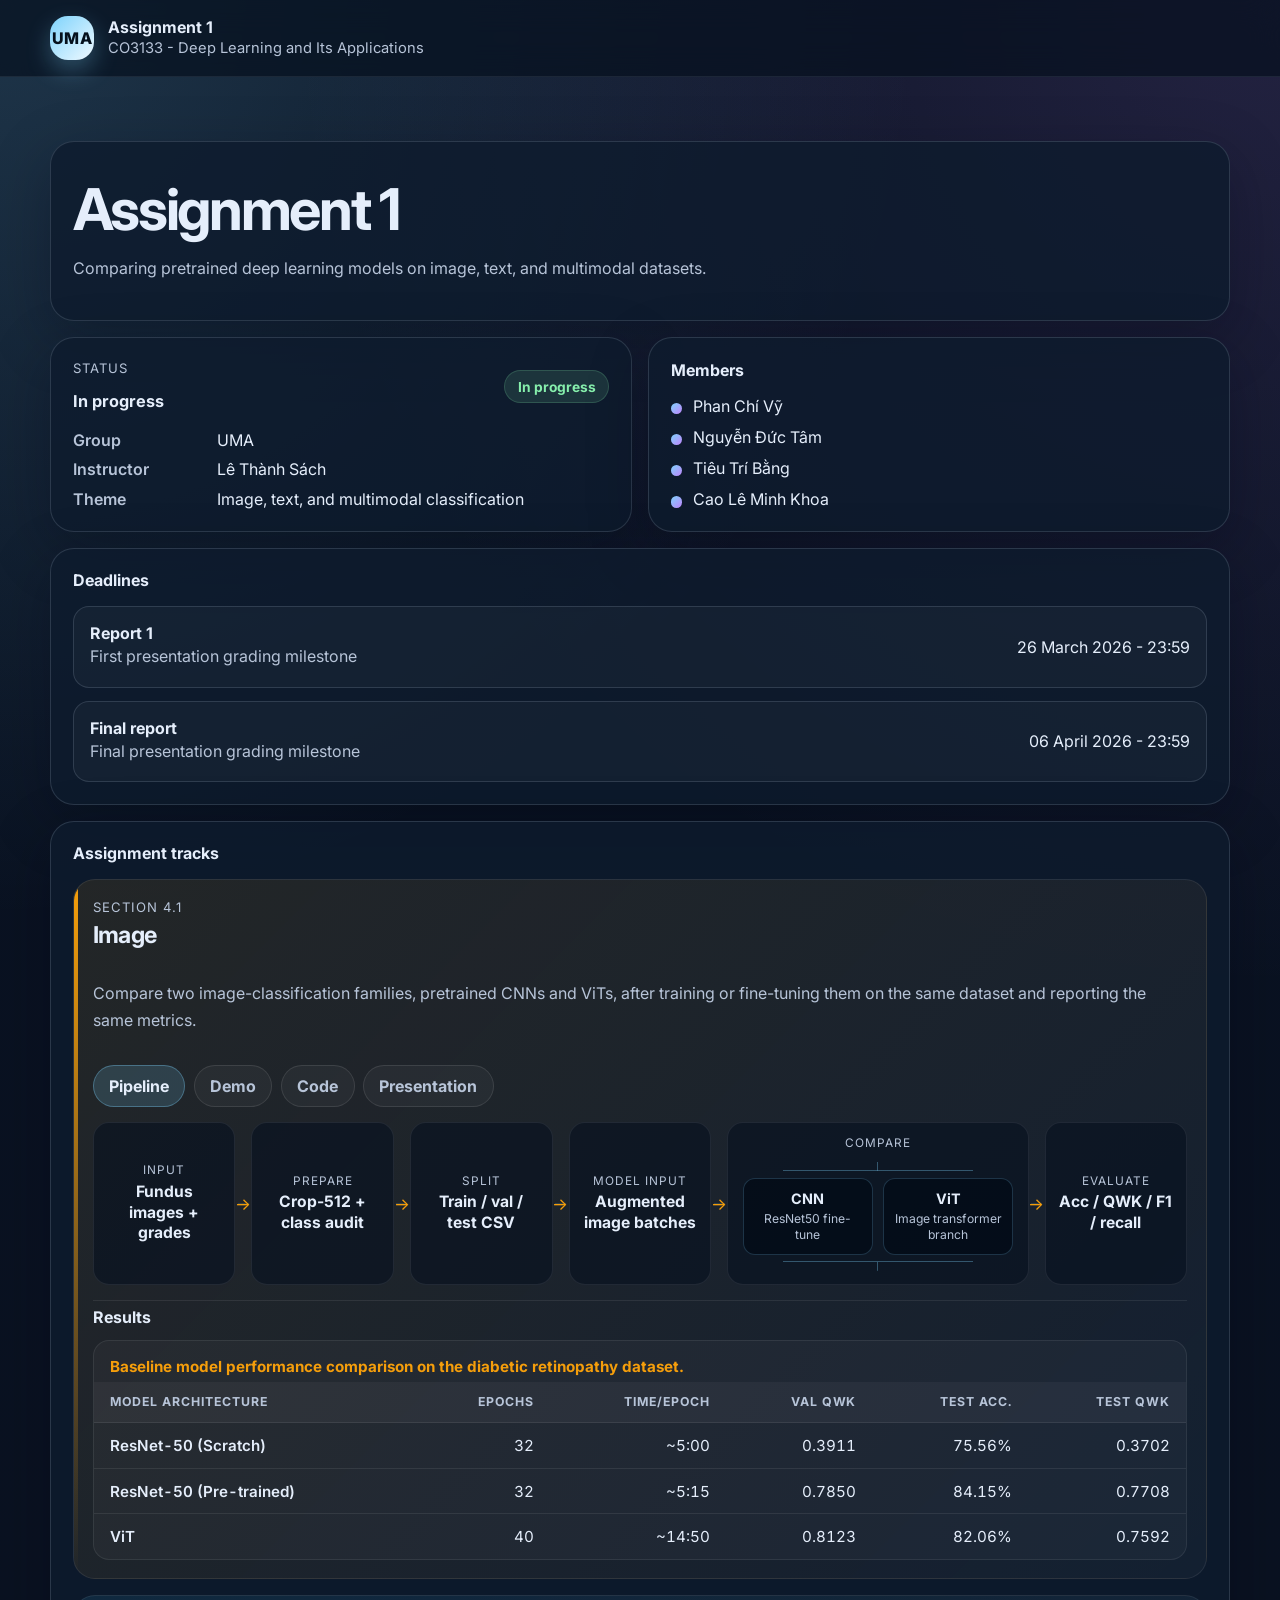
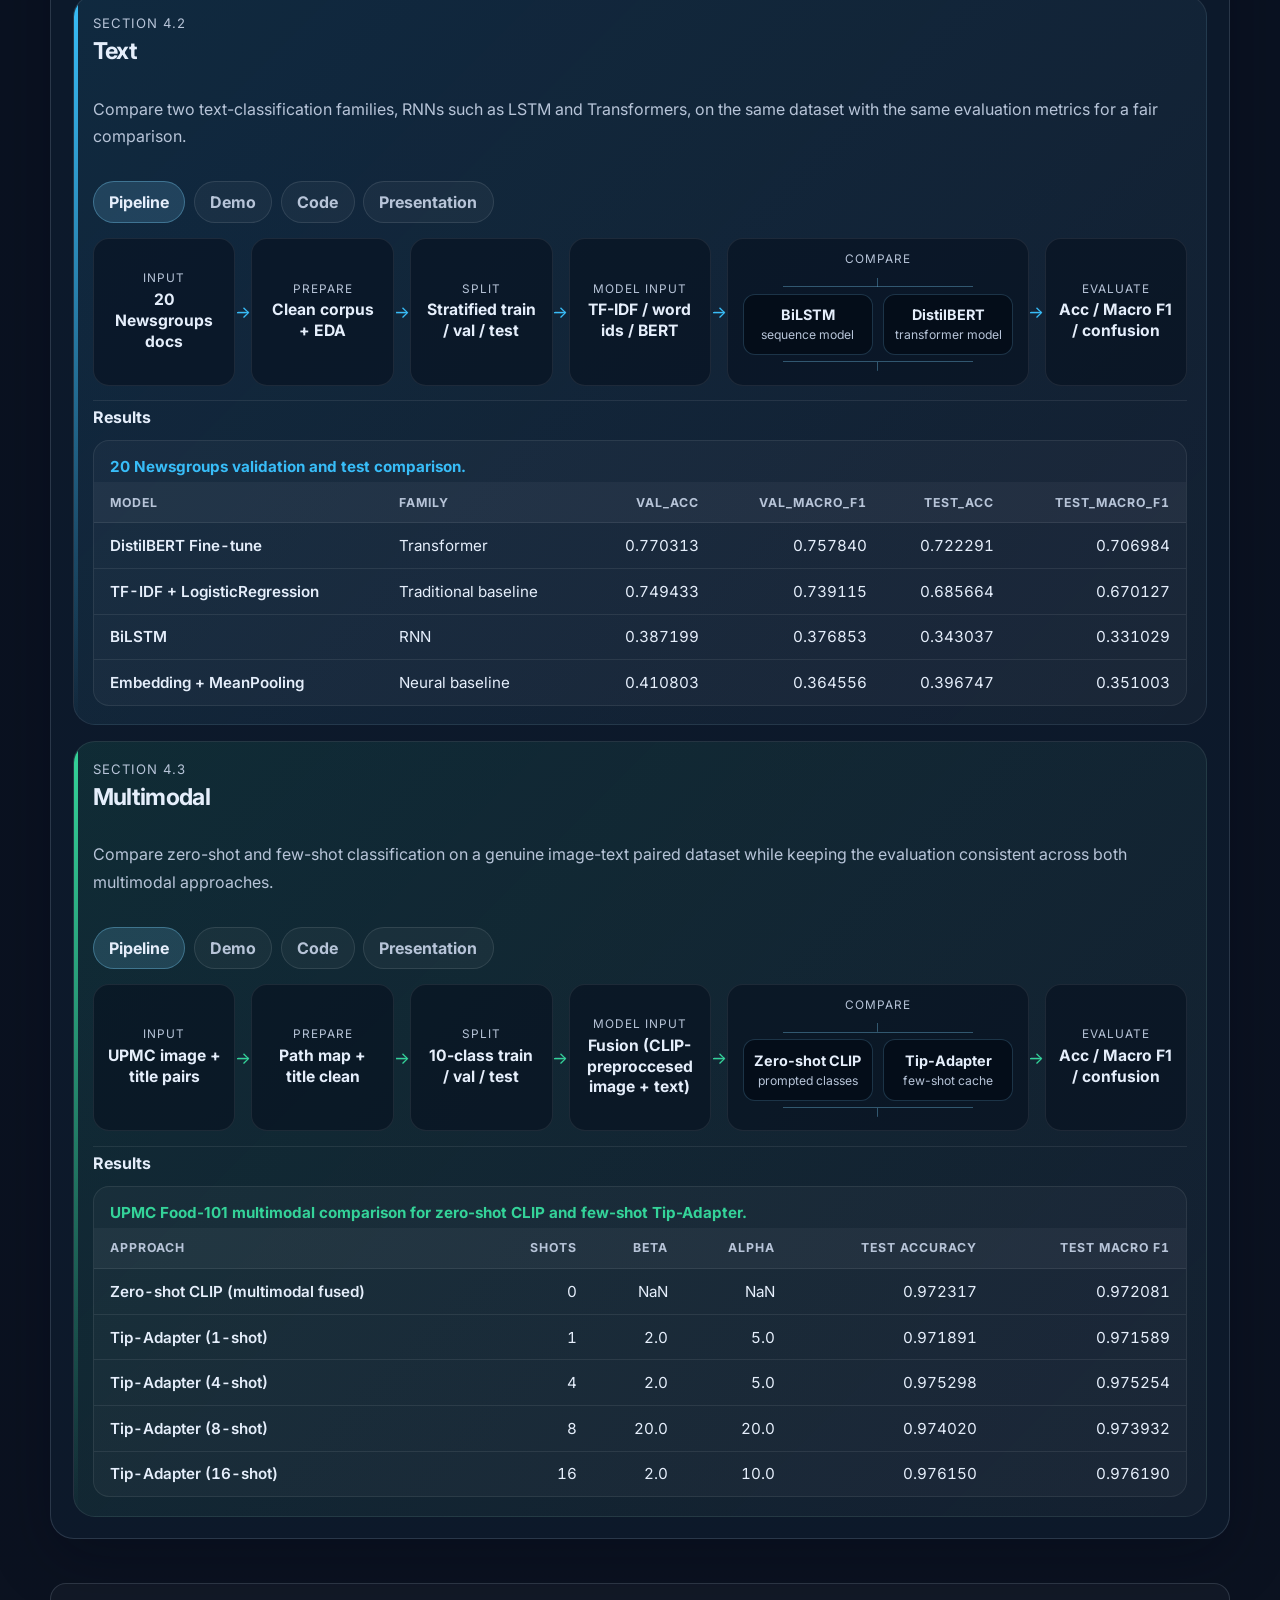
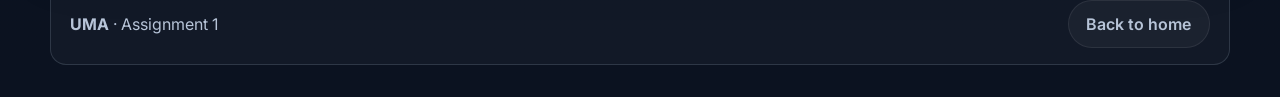
==== commit a6f1cc30: "Update result table" ====
--- a/docs/assignments/assignment-1.html
+++ b/docs/assignments/assignment-1.html
@@ -66,6 +66,121 @@
           </div>
 
           <div class="assignment-track-list">
+            <section class="track-card track-card--image" data-track-card>
+              <div class="track-card-top">
+                <div>
+                  <div class="info-label">Section 4.1</div>
+                  <h3>Image</h3>
+                </div>
+              </div>
+              <p class="content-text">
+                Compare two image-classification families, pretrained CNNs and ViTs, after training or
+                fine-tuning them on the same dataset and reporting the same metrics.
+              </p>
+
+              <div class="track-tabs" role="tablist" aria-label="Image assignment views">
+                <button class="track-tab is-active" type="button" data-tab-trigger="pipeline">Pipeline</button>
+                <button class="track-tab" type="button" data-tab-trigger="demo">Demo</button>
+                <button class="track-tab" type="button" data-tab-trigger="code">Code</button>
+                <button class="track-tab" type="button" data-tab-trigger="presentation">Presentation</button>
+              </div>
+
+              <div class="track-view is-active" data-tab-panel="pipeline">
+                <div class="pipeline-flow" style="--pipeline-columns: 7;">
+                  <div class="pipeline-step">
+                    <span>Input</span>
+                    <strong>Fundus images + grades</strong>
+                  </div>
+                  <div class="pipeline-step">
+                    <span>Prepare</span>
+                    <strong>Crop-512 + class audit</strong>
+                  </div>
+                  <div class="pipeline-step">
+                    <span>Split</span>
+                    <strong>Train / val / test CSV</strong>
+                  </div>
+                  <div class="pipeline-step">
+                    <span>Model Input</span>
+                    <strong>Augmented image batches</strong>
+                  </div>
+                  <div class="pipeline-step pipeline-step--compare">
+                    <span>Compare</span>
+                    <div class="pipeline-branch-layout">
+                      <div class="pipeline-branch">
+                        <strong>CNN</strong>
+                        <small>ResNet50 fine-tune</small>
+                      </div>
+                      <div class="pipeline-branch">
+                        <strong>ViT</strong>
+                        <small>Image transformer branch</small>
+                      </div>
+                    </div>
+                  </div>
+                  <div class="pipeline-step">
+                    <span>Evaluate</span>
+                    <strong>Acc / QWK / F1 / recall</strong>
+                  </div>
+                </div>
+              </div>
+
+              <div class="track-view" data-tab-panel="demo">
+                <div class="link-grid track-link-grid" id="image-demo-links"></div>
+              </div>
+
+              <div class="track-view" data-tab-panel="code">
+                <div class="link-grid track-link-grid" id="image-code-links"></div>
+              </div>
+
+              <div class="track-view" data-tab-panel="presentation">
+                <div class="link-grid track-link-grid" id="image-presentation-links"></div>
+              </div>
+
+              <div class="track-result-block">
+                <h4>Results</h4>
+                <div class="result-table-wrap">
+                  <table class="result-table">
+                    <caption>Baseline model performance comparison on the diabetic retinopathy dataset.</caption>
+                    <thead>
+                      <tr>
+                        <th scope="col">Model Architecture</th>
+                        <th scope="col">Epochs</th>
+                        <th scope="col">Time/Epoch</th>
+                        <th scope="col">Val QWK</th>
+                        <th scope="col">Test Acc.</th>
+                        <th scope="col">Test QWK</th>
+                      </tr>
+                    </thead>
+                    <tbody>
+                      <tr>
+                        <td>ResNet-50 (Scratch)</td>
+                        <td>32</td>
+                        <td>~5:00</td>
+                        <td>0.3911</td>
+                        <td>75.56%</td>
+                        <td>0.3702</td>
+                      </tr>
+                      <tr>
+                        <td>ResNet-50 (Pre-trained)</td>
+                        <td>32</td>
+                        <td>~5:15</td>
+                        <td>0.7850</td>
+                        <td>84.15%</td>
+                        <td>0.7708</td>
+                      </tr>
+                      <tr>
+                        <td>ViT</td>
+                        <td>40</td>
+                        <td>~14:50</td>
+                        <td>0.8123</td>
+                        <td>82.06%</td>
+                        <td>0.7592</td>
+                      </tr>
+                    </tbody>
+                  </table>
+                </div>
+              </div>
+            </section>
+
             <section class="track-card track-card--text" data-track-card>
               <div class="track-card-top">
                 <div>
@@ -86,30 +201,39 @@
               </div>
 
               <div class="track-view is-active" data-tab-panel="pipeline">
-                <div class="pipeline-flow" style="--pipeline-columns: 6;">
+                <div class="pipeline-flow" style="--pipeline-columns: 7;">
                   <div class="pipeline-step">
                     <span>Input</span>
-                    <strong>Text dataset</strong>
-                  </div>
-                  <div class="pipeline-step">
-                    <span>Check</span>
-                    <strong>Classes + split</strong>
-                  </div>
-                  <div class="pipeline-step">
-                    <span>Loader</span>
-                    <strong>Dataset + DataLoader</strong>
-                  </div>
-                  <div class="pipeline-step">
-                    <span>Prep</span>
-                    <strong>Clean + tokenize</strong>
-                  </div>
-                  <div class="pipeline-step">
-                    <span>Models</span>
-                    <strong>RNN / LSTM and Transformer</strong>
-                  </div>
-                  <div class="pipeline-step">
-                    <span>Result</span>
-                    <strong>Accuracy + F1 comparison</strong>
+                    <strong>20 Newsgroups docs</strong>
+                  </div>
+                  <div class="pipeline-step">
+                    <span>Prepare</span>
+                    <strong>Clean corpus + EDA</strong>
+                  </div>
+                  <div class="pipeline-step">
+                    <span>Split</span>
+                    <strong>Stratified train / val / test</strong>
+                  </div>
+                  <div class="pipeline-step">
+                    <span>Model Input</span>
+                    <strong>TF-IDF / word ids / BERT</strong>
+                  </div>
+                  <div class="pipeline-step pipeline-step--compare">
+                    <span>Compare</span>
+                    <div class="pipeline-branch-layout">
+                      <div class="pipeline-branch">
+                        <strong>BiLSTM</strong>
+                        <small>sequence model</small>
+                      </div>
+                      <div class="pipeline-branch">
+                        <strong>DistilBERT</strong>
+                        <small>transformer model</small>
+                      </div>
+                    </div>
+                  </div>
+                  <div class="pipeline-step">
+                    <span>Evaluate</span>
+                    <strong>Acc / Macro F1 / confusion</strong>
                   </div>
                 </div>
               </div>
@@ -128,78 +252,54 @@
 
               <div class="track-result-block">
                 <h4>Results</h4>
-                <div class="result-placeholder">
-                  <strong>Result export pending</strong>
-                  <span>Add the final text plots, tables, or confusion matrices here.</span>
-                </div>
-              </div>
-            </section>
-
-            <section class="track-card track-card--image" data-track-card>
-              <div class="track-card-top">
-                <div>
-                  <div class="info-label">Section 4.1</div>
-                  <h3>Image</h3>
-                </div>
-              </div>
-              <p class="content-text">
-                Compare two image-classification families, pretrained CNNs and ViTs, after training or
-                fine-tuning them on the same dataset and reporting the same metrics.
-              </p>
-
-              <div class="track-tabs" role="tablist" aria-label="Image assignment views">
-                <button class="track-tab is-active" type="button" data-tab-trigger="pipeline">Pipeline</button>
-                <button class="track-tab" type="button" data-tab-trigger="demo">Demo</button>
-                <button class="track-tab" type="button" data-tab-trigger="code">Code</button>
-                <button class="track-tab" type="button" data-tab-trigger="presentation">Presentation</button>
-              </div>
-
-              <div class="track-view is-active" data-tab-panel="pipeline">
-                <div class="pipeline-flow" style="--pipeline-columns: 6;">
-                  <div class="pipeline-step">
-                    <span>Input</span>
-                    <strong>Image dataset</strong>
-                  </div>
-                  <div class="pipeline-step">
-                    <span>Check</span>
-                    <strong>Classes + split</strong>
-                  </div>
-                  <div class="pipeline-step">
-                    <span>Loader</span>
-                    <strong>Dataset + DataLoader</strong>
-                  </div>
-                  <div class="pipeline-step">
-                    <span>Prep</span>
-                    <strong>Resize + augment</strong>
-                  </div>
-                  <div class="pipeline-step">
-                    <span>Models</span>
-                    <strong>CNN and ViT fine-tuning</strong>
-                  </div>
-                  <div class="pipeline-step">
-                    <span>Result</span>
-                    <strong>Accuracy + F1 comparison</strong>
-                  </div>
-                </div>
-              </div>
-
-              <div class="track-view" data-tab-panel="demo">
-                <div class="link-grid track-link-grid" id="image-demo-links"></div>
-              </div>
-
-              <div class="track-view" data-tab-panel="code">
-                <div class="link-grid track-link-grid" id="image-code-links"></div>
-              </div>
-
-              <div class="track-view" data-tab-panel="presentation">
-                <div class="link-grid track-link-grid" id="image-presentation-links"></div>
-              </div>
-
-              <div class="track-result-block">
-                <h4>Results</h4>
-                <div class="result-placeholder">
-                  <strong>Result export pending</strong>
-                  <span>Add the final image figures, tables, or confusion matrices here.</span>
+                <div class="result-table-wrap">
+                  <table class="result-table result-table--text">
+                    <caption>20 Newsgroups validation and test comparison.</caption>
+                    <thead>
+                      <tr>
+                        <th scope="col">model</th>
+                        <th scope="col">family</th>
+                        <th scope="col">val_acc</th>
+                        <th scope="col">val_macro_f1</th>
+                        <th scope="col">test_acc</th>
+                        <th scope="col">test_macro_f1</th>
+                      </tr>
+                    </thead>
+                    <tbody>
+                      <tr>
+                        <td>DistilBERT Fine-tune</td>
+                        <td>Transformer</td>
+                        <td>0.770313</td>
+                        <td>0.757840</td>
+                        <td>0.722291</td>
+                        <td>0.706984</td>
+                      </tr>
+                      <tr>
+                        <td>TF-IDF + LogisticRegression</td>
+                        <td>Traditional baseline</td>
+                        <td>0.749433</td>
+                        <td>0.739115</td>
+                        <td>0.685664</td>
+                        <td>0.670127</td>
+                      </tr>
+                      <tr>
+                        <td>BiLSTM</td>
+                        <td>RNN</td>
+                        <td>0.387199</td>
+                        <td>0.376853</td>
+                        <td>0.343037</td>
+                        <td>0.331029</td>
+                      </tr>
+                      <tr>
+                        <td>Embedding + MeanPooling</td>
+                        <td>Neural baseline</td>
+                        <td>0.410803</td>
+                        <td>0.364556</td>
+                        <td>0.396747</td>
+                        <td>0.351003</td>
+                      </tr>
+                    </tbody>
+                  </table>
                 </div>
               </div>
             </section>
@@ -224,38 +324,39 @@
               </div>
 
               <div class="track-view is-active" data-tab-panel="pipeline">
-                <div class="pipeline-flow" style="--pipeline-columns: 8;">
+                <div class="pipeline-flow" style="--pipeline-columns: 7;">
                   <div class="pipeline-step">
                     <span>Input</span>
                     <strong>UPMC image + title pairs</strong>
                   </div>
                   <div class="pipeline-step">
-                    <span>Prep</span>
-                    <strong>Resolve image paths</strong>
-                  </div>
-                  <div class="pipeline-step">
-                    <span>Prep</span>
-                    <strong>Clean text titles</strong>
-                  </div>
-                  <div class="pipeline-step">
-                    <span>Subset</span>
-                    <strong>10 classes + EDA</strong>
+                    <span>Prepare</span>
+                    <strong>Path map + title clean</strong>
                   </div>
                   <div class="pipeline-step">
                     <span>Split</span>
-                    <strong>Train / val / test</strong>
-                  </div>
-                  <div class="pipeline-step">
-                    <span>Encode</span>
-                    <strong>CLIP image / text / fused</strong>
-                  </div>
-                  <div class="pipeline-step">
+                    <strong>10-class train / val / test</strong>
+                  </div>
+                  <div class="pipeline-step">
+                    <span>Model Input</span>
+                    <strong>Fusion (CLIP-preproccesed image + text)</strong>
+                  </div>
+                  <div class="pipeline-step pipeline-step--compare">
                     <span>Compare</span>
-                    <strong>Zero-shot CLIP vs Tip-Adapter</strong>
-                  </div>
-                  <div class="pipeline-step">
-                    <span>Result</span>
-                    <strong>Accuracy, F1, confusion</strong>
+                    <div class="pipeline-branch-layout">
+                      <div class="pipeline-branch">
+                        <strong>Zero-shot CLIP</strong>
+                        <small>prompted classes</small>
+                      </div>
+                      <div class="pipeline-branch">
+                        <strong>Tip-Adapter</strong>
+                        <small>few-shot cache</small>
+                      </div>
+                    </div>
+                  </div>
+                  <div class="pipeline-step">
+                    <span>Evaluate</span>
+                    <strong>Acc / Macro F1 / confusion</strong>
                   </div>
                 </div>
               </div>
@@ -274,9 +375,63 @@
 
               <div class="track-result-block">
                 <h4>Results</h4>
-                <figure class="result-figure">
-                  <img src="../images/ass1_multimodal.jpg" alt="Multimodal assignment results exported from the notebook" />
-                </figure>
+                <div class="result-table-wrap">
+                  <table class="result-table">
+                    <caption>UPMC Food-101 multimodal comparison for zero-shot CLIP and few-shot Tip-Adapter.</caption>
+                    <thead>
+                      <tr>
+                        <th scope="col">Approach</th>
+                        <th scope="col">Shots</th>
+                        <th scope="col">Beta</th>
+                        <th scope="col">Alpha</th>
+                        <th scope="col">Test Accuracy</th>
+                        <th scope="col">Test Macro F1</th>
+                      </tr>
+                    </thead>
+                    <tbody>
+                      <tr>
+                        <td>Zero-shot CLIP (multimodal fused)</td>
+                        <td>0</td>
+                        <td>NaN</td>
+                        <td>NaN</td>
+                        <td>0.972317</td>
+                        <td>0.972081</td>
+                      </tr>
+                      <tr>
+                        <td>Tip-Adapter (1-shot)</td>
+                        <td>1</td>
+                        <td>2.0</td>
+                        <td>5.0</td>
+                        <td>0.971891</td>
+                        <td>0.971589</td>
+                      </tr>
+                      <tr>
+                        <td>Tip-Adapter (4-shot)</td>
+                        <td>4</td>
+                        <td>2.0</td>
+                        <td>5.0</td>
+                        <td>0.975298</td>
+                        <td>0.975254</td>
+                      </tr>
+                      <tr>
+                        <td>Tip-Adapter (8-shot)</td>
+                        <td>8</td>
+                        <td>20.0</td>
+                        <td>20.0</td>
+                        <td>0.974020</td>
+                        <td>0.973932</td>
+                      </tr>
+                      <tr>
+                        <td>Tip-Adapter (16-shot)</td>
+                        <td>16</td>
+                        <td>2.0</td>
+                        <td>10.0</td>
+                        <td>0.976150</td>
+                        <td>0.976190</td>
+                      </tr>
+                    </tbody>
+                  </table>
+                </div>
               </div>
             </section>
           </div>
--- a/docs/assets/style.css
+++ b/docs/assets/style.css
@@ -655,11 +655,16 @@
   display: grid;
   grid-template-columns: repeat(var(--pipeline-columns, 4), minmax(0, 1fr));
   gap: 1rem;
-  align-items: center;
+  align-items: stretch;
+}
+
+.pipeline-flow > * {
+  min-width: 0;
 }
 
 .pipeline-step {
-  min-height: 0;
+  min-width: 0;
+  min-height: 6.5rem;
   position: relative;
   display: grid;
   justify-items: center;
@@ -670,6 +675,12 @@
   border: 1px solid rgba(255, 255, 255, 0.08);
   background: rgba(7, 17, 31, 0.62);
   text-align: center;
+}
+
+.pipeline-step--compare {
+  grid-column: span 2;
+  gap: 0.7rem;
+  padding: 0.85rem 0.9rem;
 }
 
 .pipeline-step:not(:last-child)::before {
@@ -699,16 +710,65 @@
   text-transform: uppercase;
   letter-spacing: 0.08em;
   color: var(--muted);
+  max-width: 100%;
+  overflow-wrap: anywhere;
+  word-break: break-word;
 }
 
 .pipeline-step strong {
   font-size: 0.98rem;
   line-height: 1.32;
+  max-width: 100%;
+  overflow-wrap: anywhere;
+  word-break: break-word;
 }
 
 .pipeline-step p {
   margin: 0;
   display: none;
+}
+
+.pipeline-branch-layout {
+  display: grid;
+  grid-template-columns: repeat(2, minmax(0, 1fr));
+  gap: 0.65rem;
+  width: 100%;
+  padding: 1rem 0;
+  background:
+    linear-gradient(rgba(125, 211, 252, 0.34), rgba(125, 211, 252, 0.34)) center top / 1px 0.55rem no-repeat,
+    linear-gradient(rgba(125, 211, 252, 0.34), rgba(125, 211, 252, 0.34)) center 0.55rem / calc(100% - 5rem) 1px no-repeat,
+    linear-gradient(rgba(125, 211, 252, 0.34), rgba(125, 211, 252, 0.34)) center calc(100% - 0.55rem) / calc(100% - 5rem) 1px no-repeat,
+    linear-gradient(rgba(125, 211, 252, 0.34), rgba(125, 211, 252, 0.34)) center bottom / 1px 0.55rem no-repeat;
+}
+
+.pipeline-branch {
+  min-width: 0;
+  display: grid;
+  justify-items: center;
+  align-content: center;
+  gap: 0.25rem;
+  padding: 0.7rem 0.65rem;
+  border-radius: calc(var(--radius-sm) - 4px);
+  border: 1px solid rgba(125, 211, 252, 0.2);
+  background: rgba(3, 11, 22, 0.78);
+  text-align: center;
+}
+
+.pipeline-branch strong {
+  font-size: 0.9rem;
+  line-height: 1.2;
+  max-width: 100%;
+  overflow-wrap: anywhere;
+  word-break: break-word;
+}
+
+.pipeline-branch small {
+  font-size: 0.76rem;
+  line-height: 1.3;
+  color: var(--muted);
+  max-width: 100%;
+  overflow-wrap: anywhere;
+  word-break: break-word;
 }
 
 .track-link-grid {
@@ -764,6 +824,65 @@
   max-width: 32rem;
   color: var(--muted);
   line-height: 1.7;
+}
+
+.result-table-wrap {
+  border-radius: var(--radius-sm);
+  border: 1px solid rgba(255, 255, 255, 0.08);
+  background: rgba(255, 255, 255, 0.03);
+  overflow-x: auto;
+}
+
+.result-table {
+  width: 100%;
+  min-width: 42rem;
+  border-collapse: collapse;
+  font-size: 0.95rem;
+}
+
+.result-table caption {
+  caption-side: top;
+  padding: 1rem 1rem 0.35rem;
+  text-align: left;
+  font-weight: 700;
+  color: var(--track-accent);
+}
+
+.result-table th,
+.result-table td {
+  padding: 0.8rem 1rem;
+  border-bottom: 1px solid rgba(255, 255, 255, 0.08);
+  text-align: right;
+  white-space: nowrap;
+  font-variant-numeric: tabular-nums;
+}
+
+.result-table th:first-child,
+.result-table td:first-child {
+  text-align: left;
+  white-space: normal;
+}
+
+.result-table thead th {
+  color: var(--muted);
+  font-size: 0.77rem;
+  text-transform: uppercase;
+  letter-spacing: 0.08em;
+  background: rgba(255, 255, 255, 0.04);
+}
+
+.result-table tbody td:first-child {
+  font-weight: 600;
+}
+
+.result-table--text th:nth-child(2),
+.result-table--text td:nth-child(2) {
+  text-align: left;
+  white-space: normal;
+}
+
+.result-table tbody tr:last-child td {
+  border-bottom: 0;
 }
 
 .result-figure img {
@@ -817,6 +936,16 @@
     gap: 0.9rem;
   }
 
+  .pipeline-step--compare {
+    grid-column: auto;
+  }
+
+  .pipeline-branch-layout {
+    grid-template-columns: 1fr;
+    padding: 0;
+    background: none;
+  }
+
   .track-card-top,
   .track-result-top {
     flex-direction: column;
